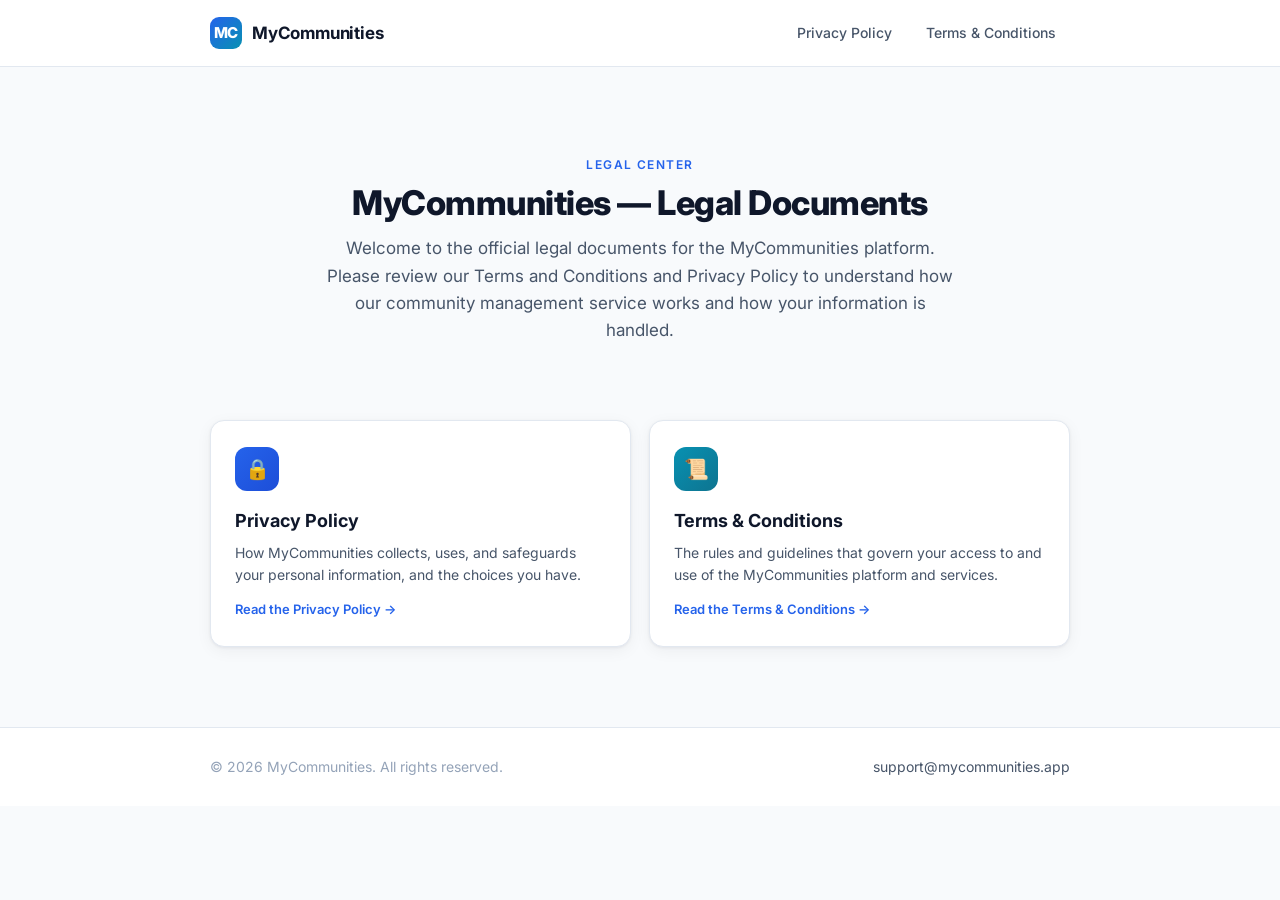
==== index.html @ a5c1c028 "Add MyCommunities legal documents site (Terms + Privacy)" ====
<!DOCTYPE html>
<html lang="en">
<head>
  <meta charset="UTF-8" />
  <meta name="viewport" content="width=device-width, initial-scale=1.0" />
  <title>Legal Documents — MyCommunities</title>
  <meta
    name="description"
    content="Official Terms and Conditions and Privacy Policy for the MyCommunities platform."
  />
  <link rel="preconnect" href="https://fonts.googleapis.com" />
  <link rel="preconnect" href="https://fonts.gstatic.com" crossorigin />
  <link
    href="https://fonts.googleapis.com/css2?family=Inter:wght@400;500;600;700;800&display=swap"
    rel="stylesheet"
  />
  <link rel="stylesheet" href="assets/style.css" />
  <link
    rel="icon"
    href="data:image/svg+xml,<svg xmlns='http://www.w3.org/2000/svg' viewBox='0 0 100 100'><text y='.9em' font-size='90'>🏘️</text></svg>"
  />
</head>
<body>
  <header class="site-header">
    <div class="inner">
      <a class="brand" href="index.html">
        <span class="logo">MC</span>
        <span>MyCommunities</span>
      </a>
      <nav class="site-nav">
        <a href="privacy.html">Privacy Policy</a>
        <a href="terms.html">Terms &amp; Conditions</a>
      </nav>
    </div>
  </header>

  <main>
    <section class="landing-hero">
      <p class="eyebrow">Legal Center</p>
      <h1>MyCommunities — Legal Documents</h1>
      <p class="lead">
        Welcome to the official legal documents for the MyCommunities platform.
        Please review our Terms and Conditions and Privacy Policy to understand
        how our community management service works and how your information is
        handled.
      </p>
    </section>

    <div class="docs-grid">
      <a class="doc-tile" href="privacy.html">
        <div class="icon privacy">🔒</div>
        <h2>Privacy Policy</h2>
        <p>
          How MyCommunities collects, uses, and safeguards your personal
          information, and the choices you have.
        </p>
        <div class="meta">Read the Privacy Policy →</div>
      </a>

      <a class="doc-tile" href="terms.html">
        <div class="icon terms">📜</div>
        <h2>Terms &amp; Conditions</h2>
        <p>
          The rules and guidelines that govern your access to and use of the
          MyCommunities platform and services.
        </p>
        <div class="meta">Read the Terms &amp; Conditions →</div>
      </a>
    </div>
  </main>

  <footer class="site-footer">
    <div class="inner">
      <span>© 2026 MyCommunities. All rights reserved.</span>
      <a href="mailto:support@mycommunities.app">support@mycommunities.app</a>
    </div>
  </footer>
</body>
</html>
---- assets/style.css ----
/* ==========================================================================
   MyCommunities — Legal Documents Site
   Brand colors sourced from lib/config/theme.dart (AppColors).
   Light, clean, mobile-first, print friendly.
   ========================================================================== */

:root {
  --primary: #2563EB;
  --primary-dark: #1D4ED8;
  --primary-light: #60A5FA;
  --primary-surface: #EFF6FF;
  --accent: #0891B2;
  --bg: #F8FAFC;
  --surface: #FFFFFF;
  --surface-alt: #F1F5F9;
  --border: #E2E8F0;
  --border-strong: #CBD5E1;
  --text-primary: #0F172A;
  --text-secondary: #475569;
  --text-muted: #94A3B8;
  --success: #10B981;
  --info: #3B82F6;
  --radius: 14px;
  --shadow: 0 1px 3px rgba(15, 23, 42, 0.06), 0 4px 16px rgba(15, 23, 42, 0.05);
}

* {
  margin: 0;
  padding: 0;
  box-sizing: border-box;
}

html {
  scroll-behavior: smooth;
}

body {
  font-family: "Inter", -apple-system, BlinkMacSystemFont, "Segoe UI", Roboto,
    "Helvetica Neue", Arial, sans-serif;
  background: var(--bg);
  color: var(--text-primary);
  line-height: 1.6;
  font-size: 16px;
  -webkit-font-smoothing: antialiased;
}

/* ---------- Top bar ---------- */
.site-header {
  position: sticky;
  top: 0;
  z-index: 100;
  background: rgba(255, 255, 255, 0.92);
  backdrop-filter: blur(8px);
  border-bottom: 1px solid var(--border);
}

.site-header .inner {
  max-width: 900px;
  margin: 0 auto;
  padding: 14px 20px;
  display: flex;
  align-items: center;
  justify-content: space-between;
  gap: 12px;
  flex-wrap: wrap;
}

.brand {
  display: flex;
  align-items: center;
  gap: 10px;
  font-weight: 700;
  font-size: 17px;
  color: var(--text-primary);
  text-decoration: none;
  letter-spacing: -0.2px;
}

.brand .logo {
  width: 32px;
  height: 32px;
  border-radius: 9px;
  background: linear-gradient(135deg, var(--primary), var(--accent));
  display: grid;
  place-items: center;
  color: #fff;
  font-size: 15px;
  font-weight: 800;
  flex-shrink: 0;
}

.site-nav {
  display: flex;
  align-items: center;
  gap: 6px;
  flex-wrap: wrap;
}

.site-nav a {
  font-size: 14px;
  font-weight: 500;
  color: var(--text-secondary);
  text-decoration: none;
  padding: 8px 14px;
  border-radius: 999px;
  transition: background 0.15s ease, color 0.15s ease;
}

.site-nav a:hover {
  background: var(--primary-surface);
  color: var(--primary-dark);
}

.site-nav a.active {
  background: var(--primary);
  color: #fff;
}

/* ---------- Layout ---------- */
main {
  max-width: 900px;
  margin: 0 auto;
  padding: 40px 20px 80px;
}

.document-card {
  background: var(--surface);
  border: 1px solid var(--border);
  border-radius: var(--radius);
  box-shadow: var(--shadow);
  padding: 40px;
}

@media (max-width: 640px) {
  .document-card {
    padding: 24px 20px;
  }
}

.doc-header {
  padding-bottom: 24px;
  border-bottom: 1px solid var(--border);
  margin-bottom: 28px;
}

.eyebrow {
  font-size: 12px;
  font-weight: 600;
  letter-spacing: 0.12em;
  text-transform: uppercase;
  color: var(--primary);
  margin-bottom: 8px;
}

h1 {
  font-size: 30px;
  font-weight: 800;
  letter-spacing: -0.5px;
  line-height: 1.2;
  color: var(--text-primary);
}

@media (max-width: 640px) {
  h1 {
    font-size: 24px;
  }
}

.updated-banner {
  display: inline-flex;
  align-items: center;
  gap: 8px;
  margin-top: 16px;
  padding: 9px 14px;
  border-radius: 10px;
  background: rgba(59, 130, 246, 0.08);
  border: 1px solid rgba(59, 130, 246, 0.25);
  color: var(--text-secondary);
  font-size: 14px;
  font-weight: 500;
}

.updated-banner .dot {
  width: 8px;
  height: 8px;
  border-radius: 50%;
  background: var(--info);
  flex-shrink: 0;
}

/* ---------- Sections ---------- */
section.legal-section {
  margin-bottom: 30px;
}

section.legal-section:last-of-type {
  margin-bottom: 0;
}

section.legal-section h2 {
  font-size: 18px;
  font-weight: 700;
  color: var(--text-primary);
  margin-bottom: 10px;
  letter-spacing: -0.2px;
}

section.legal-section p {
  color: var(--text-secondary);
  margin-bottom: 12px;
}

section.legal-section p:last-child {
  margin-bottom: 0;
}

section.legal-section a {
  color: var(--primary);
  text-decoration: none;
  font-weight: 500;
}

section.legal-section a:hover {
  text-decoration: underline;
  color: var(--primary-dark);
}

/* ---------- Landing / index page ---------- */
.landing-hero {
  text-align: center;
  padding: 48px 8px 40px;
}

.landing-hero h1 {
  font-size: 34px;
  margin-bottom: 12px;
}

.landing-hero p.lead {
  max-width: 640px;
  margin: 0 auto;
  color: var(--text-secondary);
  font-size: 17px;
}

.docs-grid {
  display: grid;
  grid-template-columns: repeat(auto-fit, minmax(260px, 1fr));
  gap: 18px;
  margin-top: 36px;
}

.doc-tile {
  display: block;
  background: var(--surface);
  border: 1px solid var(--border);
  border-radius: var(--radius);
  box-shadow: var(--shadow);
  padding: 26px 24px;
  text-decoration: none;
  color: inherit;
  transition: transform 0.15s ease, border-color 0.15s ease, box-shadow 0.15s ease;
}

.doc-tile:hover {
  transform: translateY(-3px);
  border-color: var(--primary-light);
  box-shadow: 0 8px 28px rgba(37, 99, 235, 0.14);
}

.doc-tile .icon {
  width: 44px;
  height: 44px;
  border-radius: 12px;
  display: grid;
  place-items: center;
  font-size: 20px;
  margin-bottom: 16px;
  color: #fff;
}

.doc-tile .icon.privacy {
  background: linear-gradient(135deg, var(--primary), var(--primary-dark));
}

.doc-tile .icon.terms {
  background: linear-gradient(135deg, var(--accent), #0E7490);
}

.doc-tile h2 {
  font-size: 18px;
  font-weight: 700;
  margin-bottom: 6px;
  color: var(--text-primary);
}

.doc-tile p {
  font-size: 14px;
  color: var(--text-secondary);
  line-height: 1.55;
}

.doc-tile .meta {
  margin-top: 14px;
  font-size: 13px;
  font-weight: 600;
  color: var(--primary);
}

/* ---------- Footer ---------- */
.site-footer {
  border-top: 1px solid var(--border);
  background: var(--surface);
}

.site-footer .inner {
  max-width: 900px;
  margin: 0 auto;
  padding: 28px 20px;
  display: flex;
  align-items: center;
  justify-content: space-between;
  gap: 12px;
  flex-wrap: wrap;
  color: var(--text-muted);
  font-size: 14px;
}

.site-footer a {
  color: var(--text-secondary);
  text-decoration: none;
}

.site-footer a:hover {
  color: var(--primary);
}

/* ---------- Print ---------- */
@media print {
  .site-header,
  .site-footer,
  .site-nav {
    display: none;
  }

  body {
    background: #fff;
    font-size: 12px;
  }

  main {
    padding: 0;
  }

  .document-card {
    border: none;
    box-shadow: none;
    padding: 0;
  }
}
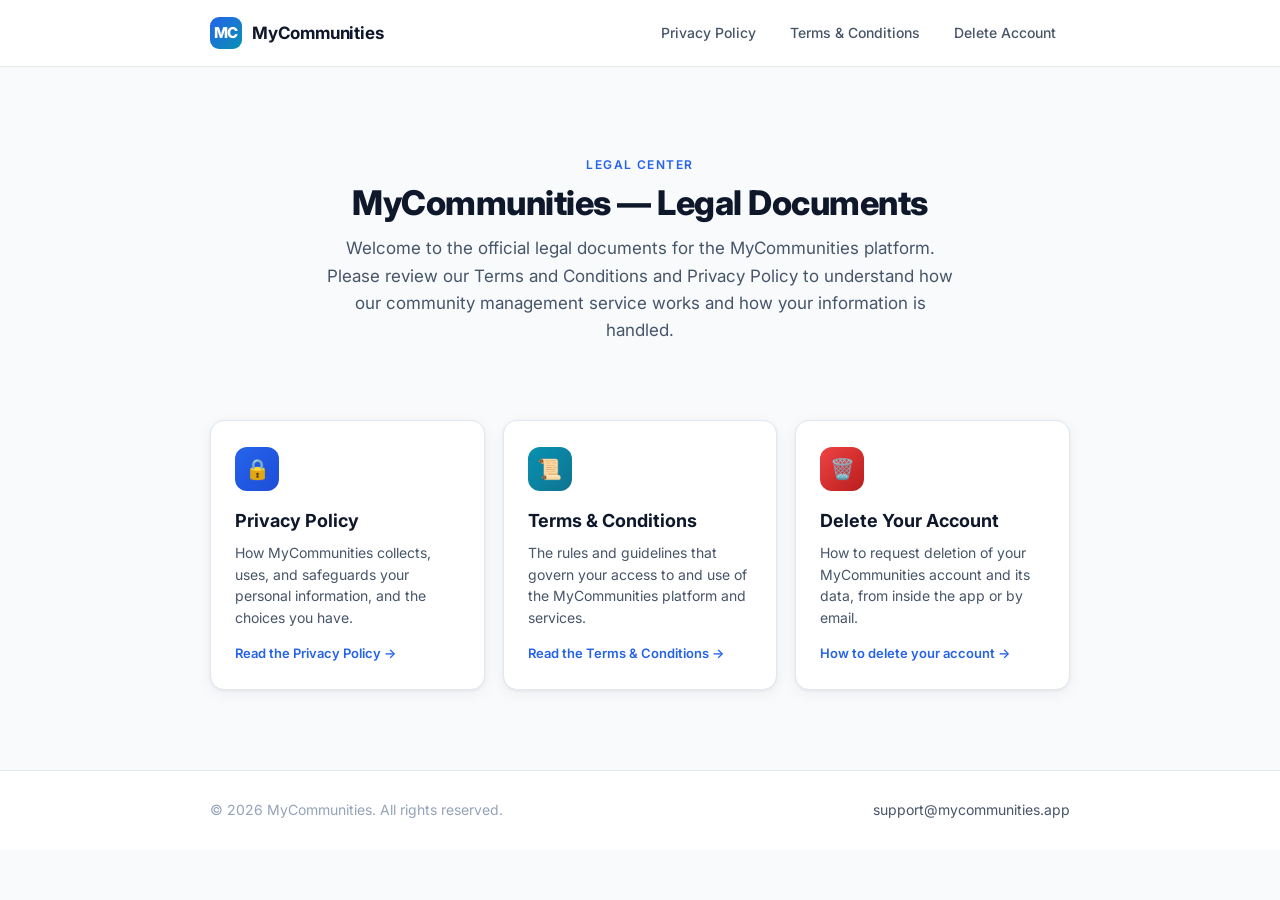
==== commit fbc1524d: "Add account deletion page (Google Play account deletion URL)" ====
--- a/index.html
+++ b/index.html
@@ -30,6 +30,7 @@
       <nav class="site-nav">
         <a href="privacy.html">Privacy Policy</a>
         <a href="terms.html">Terms &amp; Conditions</a>
+        <a href="delete-account.html">Delete Account</a>
       </nav>
     </div>
   </header>
@@ -66,6 +67,16 @@
         </p>
         <div class="meta">Read the Terms &amp; Conditions →</div>
       </a>
+
+      <a class="doc-tile" href="delete-account.html">
+        <div class="icon deletion">🗑️</div>
+        <h2>Delete Your Account</h2>
+        <p>
+          How to request deletion of your MyCommunities account and its data, from
+          inside the app or by email.
+        </p>
+        <div class="meta">How to delete your account →</div>
+      </a>
     </div>
   </main>
 
--- a/assets/style.css
+++ b/assets/style.css
@@ -225,6 +225,26 @@
   color: var(--primary-dark);
 }
 
+section.legal-section ul,
+section.legal-section ol {
+  color: var(--text-secondary);
+  margin: 0 0 12px 22px;
+}
+
+section.legal-section li {
+  margin-bottom: 8px;
+}
+
+section.legal-section code {
+  font-family: ui-monospace, SFMono-Regular, "SF Mono", Menlo, Consolas,
+    "Liberation Mono", monospace;
+  font-size: 0.9em;
+  background: var(--surface-alt);
+  border: 1px solid var(--border);
+  border-radius: 6px;
+  padding: 1px 6px;
+}
+
 /* ---------- Landing / index page ---------- */
 .landing-hero {
   text-align: center;
@@ -287,6 +307,10 @@
   background: linear-gradient(135deg, var(--accent), #0E7490);
 }
 
+.doc-tile .icon.deletion {
+  background: linear-gradient(135deg, #EF4444, #B91C1C);
+}
+
 .doc-tile h2 {
   font-size: 18px;
   font-weight: 700;
